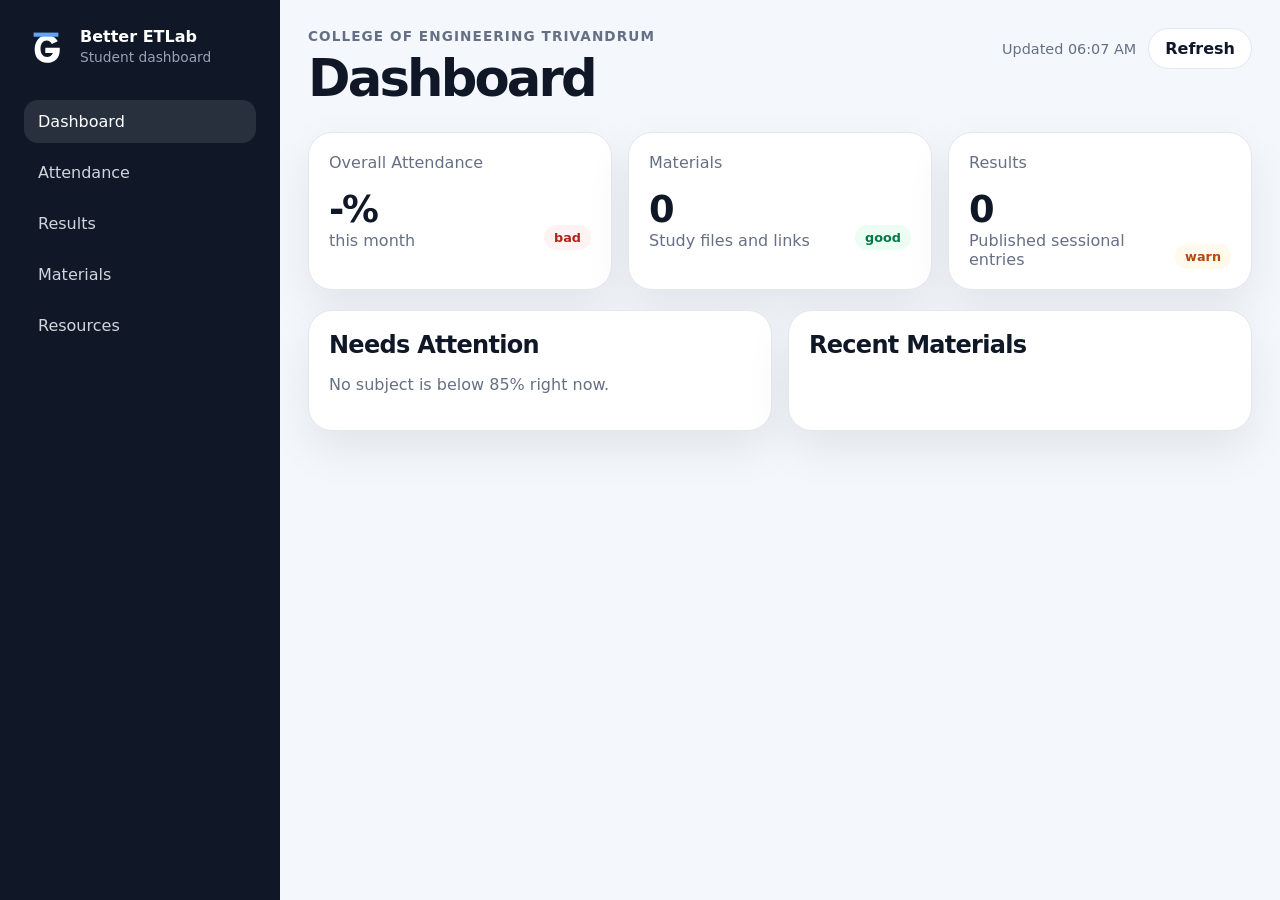
==== index.html @ b69244f8 "Build ETLab PWA dashboard prototype Co-authored-by: Cursor <cursoragent@cursor.com>" ====
<!doctype html>
<html lang="en">
  <head>
    <meta charset="utf-8" />
    <meta name="viewport" content="width=device-width, initial-scale=1" />
    <meta name="theme-color" content="#101828" />
    <title>Better ETLab</title>
    <link rel="manifest" href="manifest.webmanifest" />
    <link rel="icon" href="icon.svg" type="image/svg+xml" />
    <link rel="stylesheet" href="styles.css" />
  </head>
  <body>
    <div class="app-shell">
      <aside class="sidebar">
        <div class="brand">
          <img src="icon.svg" alt="" />
          <div>
            <strong>Better ETLab</strong>
            <span>Student dashboard</span>
          </div>
        </div>

        <nav class="nav" aria-label="Main navigation">
          <button class="nav-item active" data-view="dashboard">Dashboard</button>
          <button class="nav-item" data-view="attendance">Attendance</button>
          <button class="nav-item" data-view="results">Results</button>
          <button class="nav-item" data-view="materials">Materials</button>
          <button class="nav-item" data-view="resources">Resources</button>
        </nav>
      </aside>

      <main class="main">
        <header class="topbar">
          <div>
            <p class="eyebrow">College of Engineering Trivandrum</p>
            <h1 id="view-title">Dashboard</h1>
          </div>
          <div class="actions">
            <span id="sync-status" class="sync-status">Loading data...</span>
            <button id="refresh-button" class="button secondary">Refresh</button>
          </div>
        </header>

        <section id="app" class="content" aria-live="polite"></section>
      </main>
    </div>

    <template id="empty-state-template">
      <div class="empty-state">
        <h2>No data yet</h2>
        <p>Run the fetch script to generate JSON files, then refresh this app.</p>
      </div>
    </template>

    <script src="app.js" type="module"></script>
  </body>
</html>
---- styles.css ----
:root {
  color-scheme: light;
  --bg: #f4f7fb;
  --panel: #ffffff;
  --panel-soft: #f8fafc;
  --text: #101828;
  --muted: #667085;
  --line: #e4e7ec;
  --brand: #2563eb;
  --brand-dark: #1d4ed8;
  --good: #12b76a;
  --warn: #f79009;
  --bad: #f04438;
  --shadow: 0 18px 45px rgba(16, 24, 40, 0.08);
}

* {
  box-sizing: border-box;
}

body {
  margin: 0;
  min-height: 100vh;
  background: var(--bg);
  color: var(--text);
  font-family:
    Inter, ui-sans-serif, system-ui, -apple-system, BlinkMacSystemFont, "Segoe UI",
    sans-serif;
}

button,
input {
  font: inherit;
}

.app-shell {
  display: grid;
  grid-template-columns: 280px 1fr;
  min-height: 100vh;
}

.sidebar {
  position: sticky;
  top: 0;
  height: 100vh;
  padding: 24px;
  background: #101828;
  color: #ffffff;
}

.brand {
  display: flex;
  align-items: center;
  gap: 12px;
  margin-bottom: 32px;
}

.brand img {
  width: 44px;
  height: 44px;
}

.brand strong,
.brand span {
  display: block;
}

.brand span {
  margin-top: 3px;
  color: #98a2b3;
  font-size: 0.86rem;
}

.nav {
  display: grid;
  gap: 8px;
}

.nav-item {
  width: 100%;
  border: 0;
  border-radius: 14px;
  padding: 12px 14px;
  background: transparent;
  color: #d0d5dd;
  text-align: left;
  cursor: pointer;
}

.nav-item:hover,
.nav-item.active {
  background: rgba(255, 255, 255, 0.1);
  color: #ffffff;
}

.main {
  min-width: 0;
  padding: 28px;
}

.topbar {
  display: flex;
  align-items: flex-start;
  justify-content: space-between;
  gap: 18px;
  margin-bottom: 24px;
}

.eyebrow {
  margin: 0 0 4px;
  color: var(--muted);
  font-size: 0.85rem;
  font-weight: 700;
  letter-spacing: 0.08em;
  text-transform: uppercase;
}

h1,
h2,
h3,
p {
  margin-top: 0;
}

h1 {
  margin-bottom: 0;
  font-size: clamp(2rem, 4vw, 3.4rem);
  letter-spacing: -0.055em;
}

h2 {
  margin-bottom: 16px;
  letter-spacing: -0.03em;
}

h3 {
  margin-bottom: 8px;
}

.actions {
  display: flex;
  align-items: center;
  gap: 12px;
  flex-wrap: wrap;
  justify-content: flex-end;
}

.sync-status {
  color: var(--muted);
  font-size: 0.9rem;
}

.button {
  border: 0;
  border-radius: 999px;
  padding: 10px 16px;
  background: var(--brand);
  color: #ffffff;
  font-weight: 700;
  cursor: pointer;
}

.button:hover {
  background: var(--brand-dark);
}

.button.secondary {
  border: 1px solid var(--line);
  background: var(--panel);
  color: var(--text);
}

.content {
  display: grid;
  gap: 20px;
}

.grid {
  display: grid;
  gap: 16px;
}

.grid.cols-2 {
  grid-template-columns: repeat(2, minmax(0, 1fr));
}

.grid.cols-3 {
  grid-template-columns: repeat(3, minmax(0, 1fr));
}

.card {
  border: 1px solid var(--line);
  border-radius: 24px;
  padding: 20px;
  background: var(--panel);
  box-shadow: var(--shadow);
}

.card.soft {
  background: var(--panel-soft);
  box-shadow: none;
}

.metric {
  display: flex;
  align-items: flex-end;
  justify-content: space-between;
  gap: 16px;
}

.metric-value {
  font-size: 2.3rem;
  font-weight: 850;
  letter-spacing: -0.06em;
}

.muted {
  color: var(--muted);
}

.pill {
  display: inline-flex;
  align-items: center;
  border-radius: 999px;
  padding: 5px 10px;
  background: #eef4ff;
  color: #175cd3;
  font-size: 0.8rem;
  font-weight: 800;
}

.pill.good {
  background: #ecfdf3;
  color: #027a48;
}

.pill.warn {
  background: #fffaeb;
  color: #b54708;
}

.pill.bad {
  background: #fef3f2;
  color: #b42318;
}

.list {
  display: grid;
  gap: 10px;
}

.list-item {
  display: flex;
  justify-content: space-between;
  gap: 14px;
  border: 1px solid var(--line);
  border-radius: 16px;
  padding: 14px;
  background: #ffffff;
}

.list-item strong {
  display: block;
  margin-bottom: 4px;
}

.list-item a {
  color: var(--brand);
  font-weight: 800;
  text-decoration: none;
}

.toolbar {
  display: flex;
  align-items: center;
  gap: 12px;
  flex-wrap: wrap;
  margin-bottom: 14px;
}

.search {
  min-width: min(420px, 100%);
  flex: 1;
  border: 1px solid var(--line);
  border-radius: 999px;
  padding: 12px 16px;
  background: #ffffff;
}

.subject-grid {
  display: grid;
  grid-template-columns: repeat(auto-fit, minmax(220px, 1fr));
  gap: 14px;
}

.subject-card {
  border: 1px solid var(--line);
  border-radius: 20px;
  padding: 16px;
  background: #ffffff;
}

.progress {
  overflow: hidden;
  height: 10px;
  margin-top: 12px;
  border-radius: 999px;
  background: #eaecf0;
}

.progress span {
  display: block;
  height: 100%;
  border-radius: inherit;
  background: var(--good);
}

.progress span.warn {
  background: var(--warn);
}

.progress span.bad {
  background: var(--bad);
}

.calendar {
  display: grid;
  grid-template-columns: repeat(7, minmax(0, 1fr));
  gap: 8px;
}

.day {
  min-height: 88px;
  border: 1px solid var(--line);
  border-radius: 16px;
  padding: 10px;
  background: #ffffff;
}

.day strong {
  display: block;
  margin-bottom: 8px;
}

.day.holiday {
  background: #f2f4f7;
}

.day.no-class {
  background: #f9fafb;
}

.day.low {
  border-color: #fda29b;
  background: #fffbfa;
}

.periods {
  display: flex;
  flex-wrap: wrap;
  gap: 6px;
}

.period {
  border-radius: 999px;
  padding: 4px 8px;
  background: #ecfdf3;
  color: #027a48;
  font-size: 0.75rem;
  font-weight: 800;
}

.period.absent {
  background: #fef3f2;
  color: #b42318;
}

.empty-state {
  border: 1px dashed var(--line);
  border-radius: 24px;
  padding: 32px;
  background: #ffffff;
  text-align: center;
}

@media (max-width: 900px) {
  .app-shell {
    display: block;
  }

  .sidebar {
    position: sticky;
    z-index: 10;
    height: auto;
    padding: 14px;
  }

  .brand {
    margin-bottom: 14px;
  }

  .nav {
    display: flex;
    overflow-x: auto;
    padding-bottom: 4px;
  }

  .nav-item {
    width: auto;
    white-space: nowrap;
  }

  .main {
    padding: 18px;
  }

  .topbar {
    display: grid;
  }

  .actions {
    justify-content: flex-start;
  }

  .grid.cols-2,
  .grid.cols-3 {
    grid-template-columns: 1fr;
  }

  .list-item {
    display: grid;
  }
}
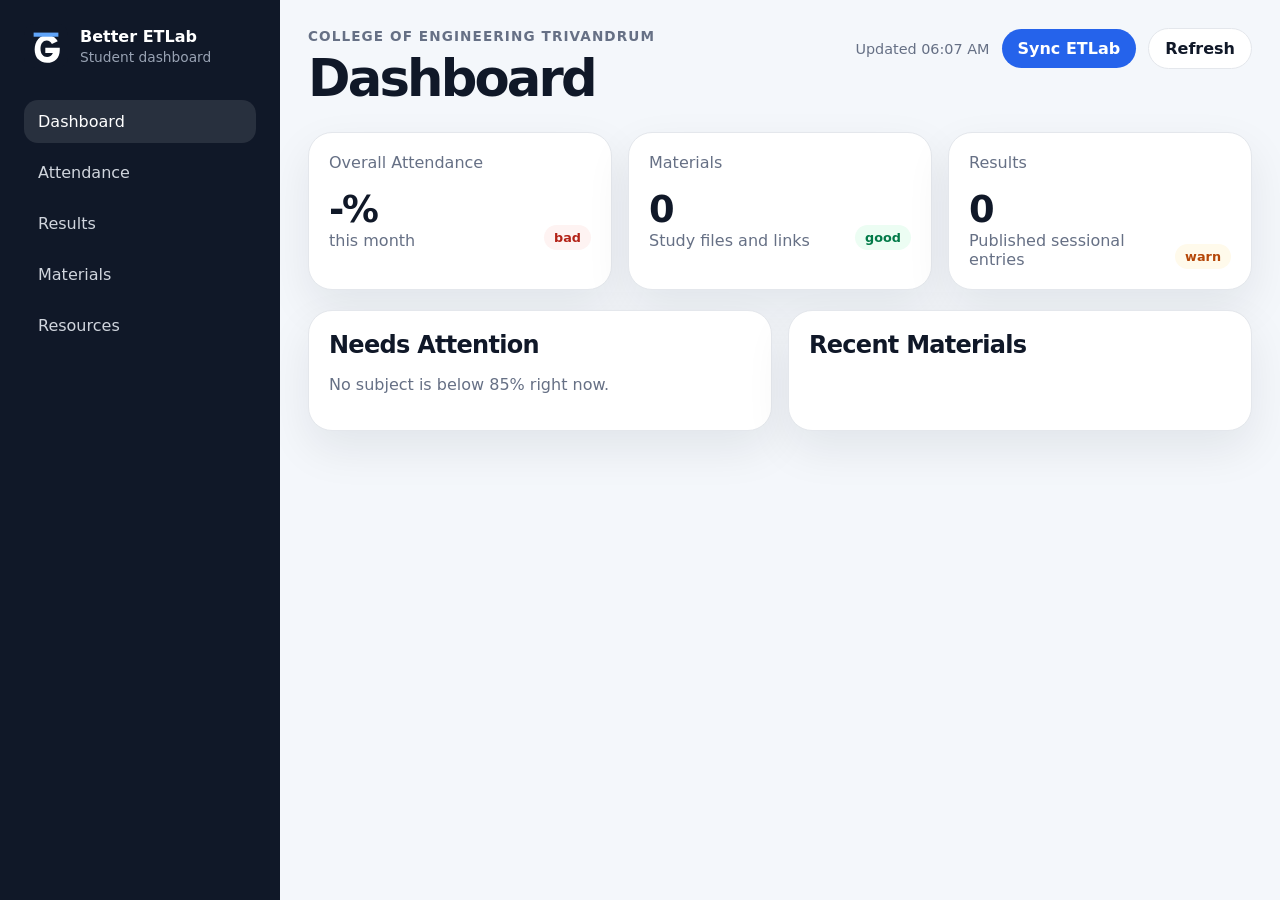
==== commit f83e3b24: "Add local backend API for PWA data Co-authored-by: Cursor <cursoragent@cursor.com>" ====
--- a/index.html
+++ b/index.html
@@ -37,6 +37,7 @@
           </div>
           <div class="actions">
             <span id="sync-status" class="sync-status">Loading data...</span>
+            <button id="sync-button" class="button">Sync ETLab</button>
             <button id="refresh-button" class="button secondary">Refresh</button>
           </div>
         </header>
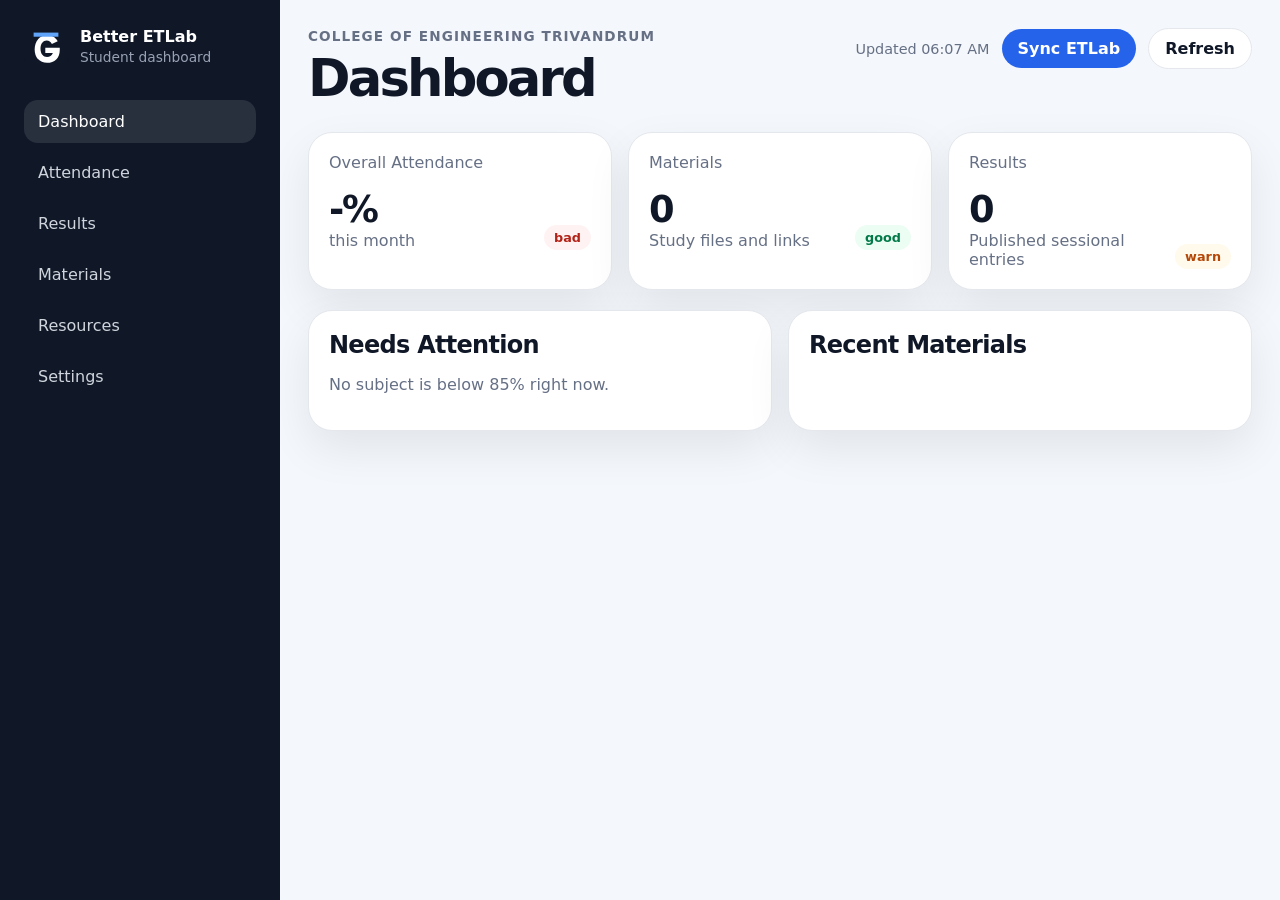
==== commit 615e27ee: "Add sync status settings view Co-authored-by: Cursor <cursoragent@cursor.com>" ====
--- a/index.html
+++ b/index.html
@@ -26,6 +26,7 @@
           <button class="nav-item" data-view="results">Results</button>
           <button class="nav-item" data-view="materials">Materials</button>
           <button class="nav-item" data-view="resources">Resources</button>
+          <button class="nav-item" data-view="settings">Settings</button>
         </nav>
       </aside>
 
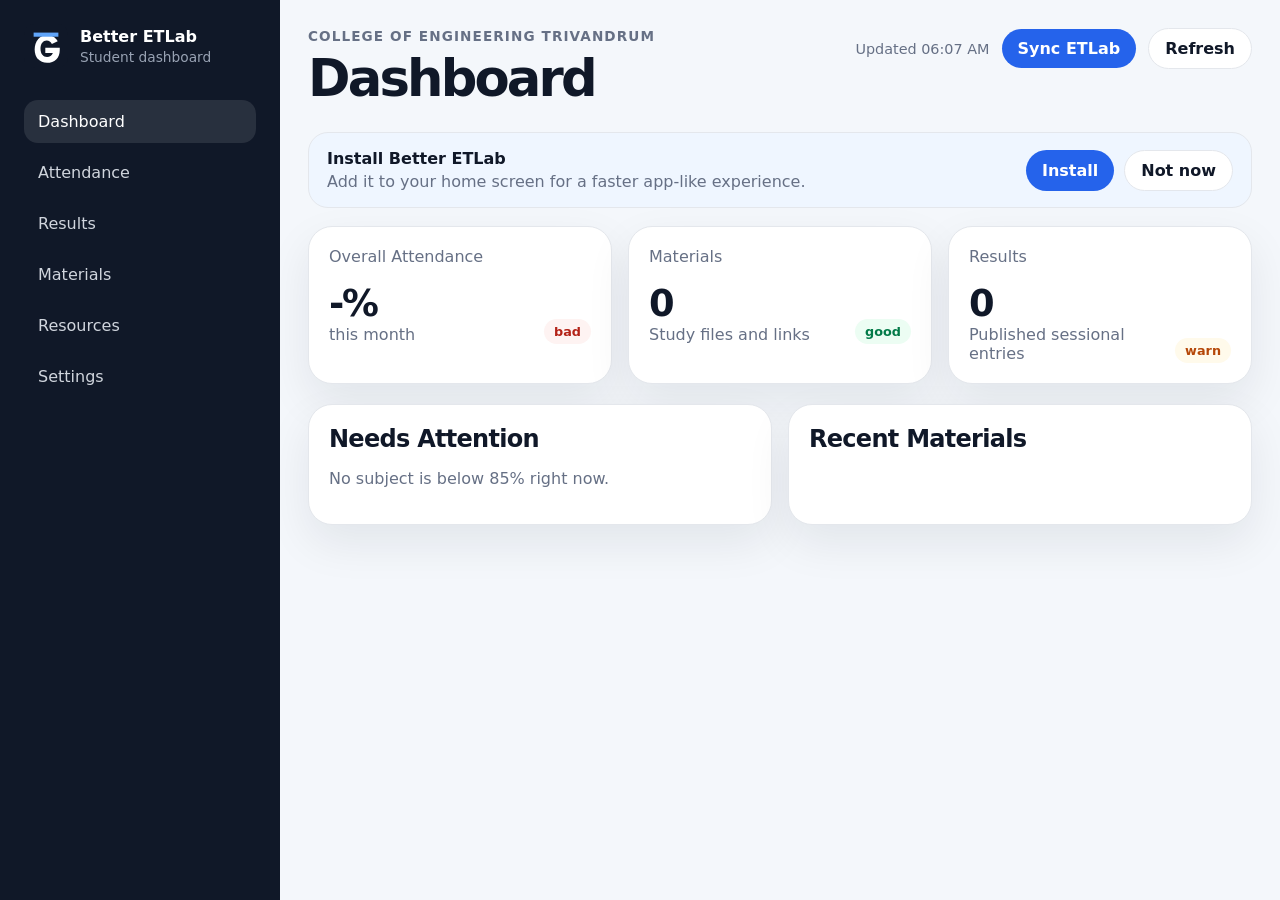
==== commit 4579e88b: "Add PWA install button and install prompt Capture beforeinstallprompt, show Install app in the top b" ====
--- a/index.html
+++ b/index.html
@@ -4,9 +4,14 @@
     <meta charset="utf-8" />
     <meta name="viewport" content="width=device-width, initial-scale=1" />
     <meta name="theme-color" content="#101828" />
+    <meta name="mobile-web-app-capable" content="yes" />
+    <meta name="apple-mobile-web-app-capable" content="yes" />
+    <meta name="apple-mobile-web-app-status-bar-style" content="black-translucent" />
+    <meta name="apple-mobile-web-app-title" content="Better ETLab" />
     <title>Better ETLab</title>
     <link rel="manifest" href="manifest.webmanifest" />
     <link rel="icon" href="icon.svg" type="image/svg+xml" />
+    <link rel="apple-touch-icon" href="icon-192.png" />
     <link rel="stylesheet" href="styles.css" />
   </head>
   <body>
@@ -38,10 +43,22 @@
           </div>
           <div class="actions">
             <span id="sync-status" class="sync-status">Loading data...</span>
+            <button id="install-button" class="button secondary" hidden>Install app</button>
             <button id="sync-button" class="button">Sync ETLab</button>
             <button id="refresh-button" class="button secondary">Refresh</button>
           </div>
         </header>
+
+        <section id="install-banner" class="install-banner" hidden>
+          <div>
+            <strong>Install Better ETLab</strong>
+            <p>Add it to your home screen for a faster app-like experience.</p>
+          </div>
+          <div class="install-banner-actions">
+            <button id="install-banner-button" class="button">Install</button>
+            <button id="install-dismiss-button" class="button secondary">Not now</button>
+          </div>
+        </section>
 
         <section id="app" class="content" aria-live="polite"></section>
       </main>
--- a/styles.css
+++ b/styles.css
@@ -145,6 +145,29 @@
   justify-content: flex-end;
 }
 
+.install-banner {
+  display: flex;
+  align-items: center;
+  justify-content: space-between;
+  gap: 16px;
+  margin-bottom: 18px;
+  border: 1px solid var(--line);
+  border-radius: 20px;
+  padding: 16px 18px;
+  background: #eff6ff;
+}
+
+.install-banner p {
+  margin: 4px 0 0;
+  color: var(--muted);
+}
+
+.install-banner-actions {
+  display: flex;
+  gap: 10px;
+  flex-wrap: wrap;
+}
+
 .sync-status {
   color: var(--muted);
   font-size: 0.9rem;
@@ -287,6 +310,29 @@
   background: #ffffff;
 }
 
+.textarea {
+  width: 100%;
+  border: 1px solid var(--line);
+  border-radius: 18px;
+  padding: 14px 16px;
+  background: #ffffff;
+  color: var(--text);
+  resize: vertical;
+}
+
+.log-output {
+  overflow: auto;
+  max-height: 360px;
+  border: 1px solid var(--line);
+  border-radius: 18px;
+  padding: 14px;
+  background: #0b1220;
+  color: #d1e9ff;
+  font-size: 0.85rem;
+  line-height: 1.5;
+  white-space: pre-wrap;
+}
+
 .subject-grid {
   display: grid;
   grid-template-columns: repeat(auto-fit, minmax(220px, 1fr));
@@ -422,6 +468,10 @@
     justify-content: flex-start;
   }
 
+  .install-banner {
+    display: grid;
+  }
+
   .grid.cols-2,
   .grid.cols-3 {
     grid-template-columns: 1fr;
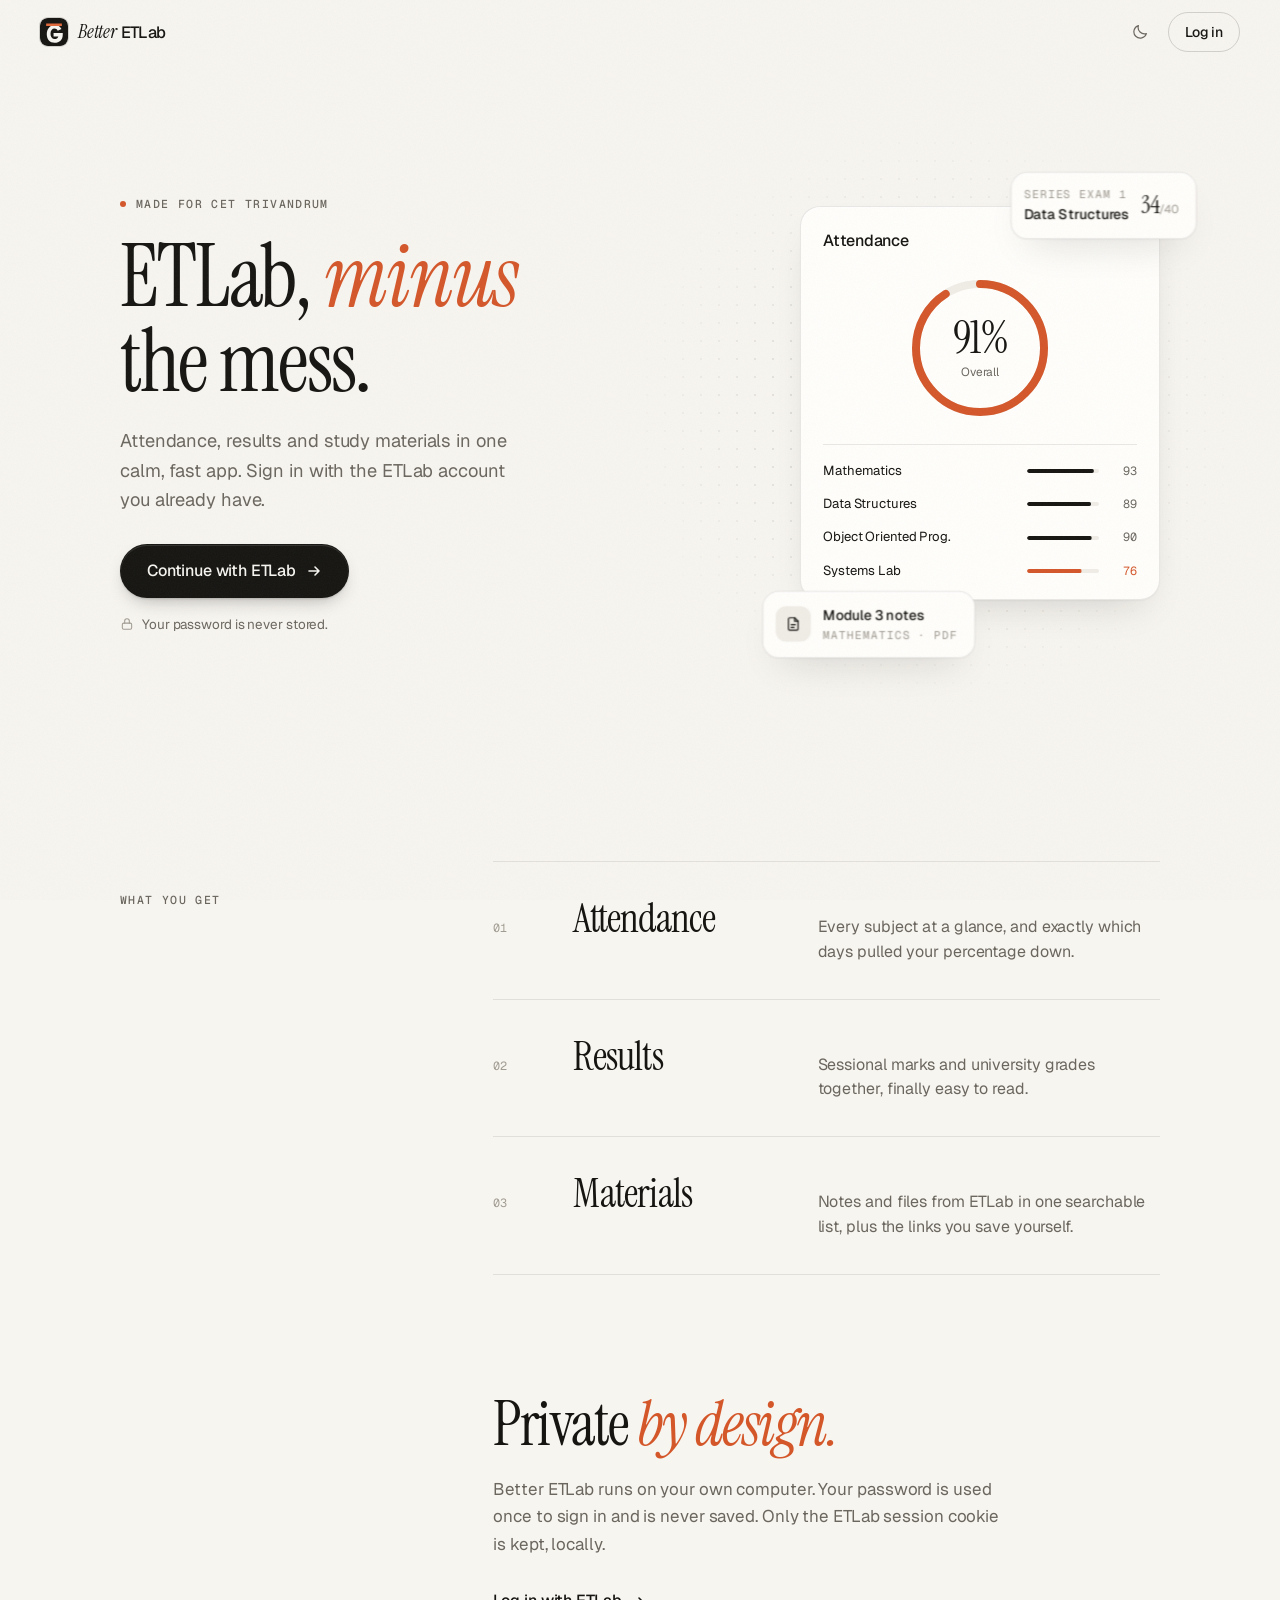
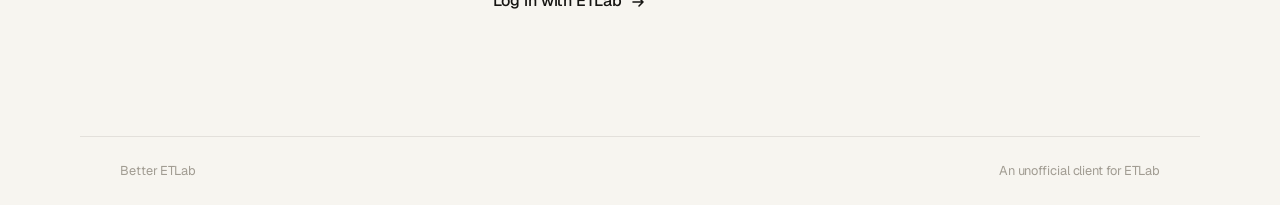
==== commit e3be2f7e: "Redesign landing, login and dashboard New premium, minimal design system: warm paper/ink palette wit" ====
--- a/index.html
+++ b/index.html
@@ -2,75 +2,212 @@
 <html lang="en">
   <head>
     <meta charset="utf-8" />
-    <meta name="viewport" content="width=device-width, initial-scale=1" />
-    <meta name="theme-color" content="#101828" />
+    <meta name="viewport" content="width=device-width, initial-scale=1, viewport-fit=cover" />
+    <meta name="theme-color" content="#f7f5f0" />
+    <script>
+      (() => {
+        const root = document.documentElement;
+        let theme = null;
+        let signedIn = false;
+        try {
+          theme = localStorage.getItem("better-etlab-theme");
+          signedIn = localStorage.getItem("better-etlab-signed-in") === "1";
+        } catch {}
+        if (theme !== "light" && theme !== "dark") {
+          theme = matchMedia("(prefers-color-scheme: dark)").matches ? "dark" : "light";
+        }
+        root.dataset.theme = theme;
+        root.classList.add("js");
+        if (signedIn) root.classList.add("is-checking");
+        document
+          .querySelector('meta[name="theme-color"]')
+          .setAttribute("content", theme === "dark" ? "#0f0f0e" : "#f7f5f0");
+      })();
+    </script>
+    <meta name="description" content="Attendance, results and study materials from ETLab in one calm, fast app." />
     <meta name="mobile-web-app-capable" content="yes" />
     <meta name="apple-mobile-web-app-capable" content="yes" />
-    <meta name="apple-mobile-web-app-status-bar-style" content="black-translucent" />
+    <meta name="apple-mobile-web-app-status-bar-style" content="default" />
     <meta name="apple-mobile-web-app-title" content="Better ETLab" />
     <title>Better ETLab</title>
     <link rel="manifest" href="manifest.webmanifest" />
     <link rel="icon" href="icon.svg" type="image/svg+xml" />
     <link rel="apple-touch-icon" href="icon-192.png" />
-    <link rel="stylesheet" href="styles.css" />
+    <link rel="preconnect" href="https://fonts.googleapis.com" />
+    <link rel="preconnect" href="https://fonts.gstatic.com" crossorigin />
+    <link
+      rel="stylesheet"
+      href="https://fonts.googleapis.com/css2?family=Geist:wght@400;500;600&family=Geist+Mono:wght@400;500&family=Instrument+Serif:ital@0;1&display=swap"
+    />
+    <link rel="stylesheet" href="base.css" />
+    <link rel="stylesheet" href="public.css" />
   </head>
   <body>
-    <div class="app-shell">
-      <aside class="sidebar">
-        <div class="brand">
-          <img src="icon.svg" alt="" />
-          <div>
-            <strong>Better ETLab</strong>
-            <span>Student dashboard</span>
+    <header class="nav">
+      <a class="brand" href="/" aria-label="Better ETLab home">
+        <img src="icon.svg" alt="" width="28" height="28" />
+        <span class="wordmark"><em>Better</em> ETLab</span>
+      </a>
+      <div class="nav-actions">
+        <button class="icon-btn theme-toggle" type="button" data-theme-toggle aria-label="Switch theme">
+          <svg class="icon-moon" width="18" height="18" viewBox="0 0 24 24" fill="none" stroke="currentColor" stroke-width="1.6" stroke-linecap="round" stroke-linejoin="round" aria-hidden="true">
+            <path d="M20.5 14.1A8.5 8.5 0 0 1 9.9 3.5a8.5 8.5 0 1 0 10.6 10.6Z" />
+          </svg>
+          <svg class="icon-sun" width="18" height="18" viewBox="0 0 24 24" fill="none" stroke="currentColor" stroke-width="1.6" stroke-linecap="round" aria-hidden="true">
+            <circle cx="12" cy="12" r="4" />
+            <path d="M12 2.5v2M12 19.5v2M4.6 4.6l1.4 1.4M18 18l1.4 1.4M2.5 12h2M19.5 12h2M4.6 19.4 6 18M18 6l1.4-1.4" />
+          </svg>
+        </button>
+        <a class="btn btn-ghost btn-sm" href="/login">Log in</a>
+      </div>
+    </header>
+
+    <main class="landing">
+      <section class="hero">
+        <div class="hero-copy">
+          <p class="kicker rise" style="--d: 0"><span class="kicker-dot"></span>Made for CET Trivandrum</p>
+          <h1 class="display">
+            <span class="w" style="--i: 0">ETLab,</span>
+            <span class="w" style="--i: 1"><em>minus</em></span>
+            <span class="w" style="--i: 2">the</span>
+            <span class="w" style="--i: 3">mess.</span>
+          </h1>
+          <p class="lede rise" style="--d: 4">
+            Attendance, results and study materials in one calm, fast app. Sign in with the ETLab
+            account you already have.
+          </p>
+          <div class="hero-cta rise" style="--d: 5">
+            <a class="btn btn-primary btn-lg" href="/login">
+              Continue with ETLab
+              <svg class="btn-arrow" width="16" height="16" viewBox="0 0 16 16" fill="none" stroke="currentColor" stroke-width="1.6" stroke-linecap="round" stroke-linejoin="round" aria-hidden="true">
+                <path d="M3 8h10M9 4l4 4-4 4" />
+              </svg>
+            </a>
+            <p class="hero-note">
+              <svg width="14" height="14" viewBox="0 0 24 24" fill="none" stroke="currentColor" stroke-width="1.8" stroke-linecap="round" stroke-linejoin="round" aria-hidden="true">
+                <rect x="4" y="10.5" width="16" height="10.5" rx="2.5" />
+                <path d="M8 10.5V7a4 4 0 0 1 8 0v3.5" />
+              </svg>
+              Your password is never stored.
+            </p>
           </div>
         </div>
 
-        <nav class="nav" aria-label="Main navigation">
-          <button class="nav-item active" data-view="dashboard">Dashboard</button>
-          <button class="nav-item" data-view="attendance">Attendance</button>
-          <button class="nav-item" data-view="results">Results</button>
-          <button class="nav-item" data-view="materials">Materials</button>
-          <button class="nav-item" data-view="resources">Resources</button>
-          <button class="nav-item" data-view="settings">Settings</button>
-        </nav>
-      </aside>
-
-      <main class="main">
-        <header class="topbar">
-          <div>
-            <p class="eyebrow">College of Engineering Trivandrum</p>
-            <h1 id="view-title">Dashboard</h1>
+        <div class="hero-visual" aria-hidden="true">
+          <div class="preview">
+            <div class="card preview-main rise" style="--d: 3">
+              <div class="preview-head">
+                <span class="preview-title">Attendance</span>
+              </div>
+              <div class="ring">
+                <svg viewBox="0 0 148 148" width="148" height="148">
+                  <circle class="ring-track" cx="74" cy="74" r="64" fill="none" stroke-width="8" />
+                  <circle
+                    class="ring-value"
+                    cx="74"
+                    cy="74"
+                    r="64"
+                    fill="none"
+                    stroke-width="8"
+                    stroke-linecap="round"
+                    pathLength="100"
+                    style="--value: 91"
+                  />
+                </svg>
+                <div class="ring-label">
+                  <span class="ring-number" style="--target: 91"></span>
+                  <span class="ring-caption">Overall</span>
+                </div>
+              </div>
+              <ul class="subject-list">
+                <li class="subject">
+                  <span class="subject-name">Mathematics</span>
+                  <span class="bar"><i style="--v: 0.93; --i: 0"></i></span>
+                  <span class="subject-value">93</span>
+                </li>
+                <li class="subject">
+                  <span class="subject-name">Data Structures</span>
+                  <span class="bar"><i style="--v: 0.89; --i: 1"></i></span>
+                  <span class="subject-value">89</span>
+                </li>
+                <li class="subject">
+                  <span class="subject-name">Object Oriented Prog.</span>
+                  <span class="bar"><i style="--v: 0.9; --i: 2"></i></span>
+                  <span class="subject-value">90</span>
+                </li>
+                <li class="subject is-low">
+                  <span class="subject-name">Systems Lab</span>
+                  <span class="bar"><i style="--v: 0.76; --i: 3"></i></span>
+                  <span class="subject-value">76</span>
+                </li>
+              </ul>
+            </div>
+
+            <div class="card float float-a" style="--d: 7">
+              <div class="float-inner">
+                <span class="float-meta">Series exam 1</span>
+                <span class="float-title">Data Structures</span>
+              </div>
+              <span class="float-score">34<small>/40</small></span>
+            </div>
+
+            <div class="card float float-b" style="--d: 9">
+              <span class="float-icon">
+                <svg width="16" height="16" viewBox="0 0 24 24" fill="none" stroke="currentColor" stroke-width="1.7" stroke-linecap="round" stroke-linejoin="round">
+                  <path d="M14 3H7a2 2 0 0 0-2 2v14a2 2 0 0 0 2 2h10a2 2 0 0 0 2-2V8Z" />
+                  <path d="M14 3v5h5M9 13h6M9 17h4" />
+                </svg>
+              </span>
+              <div class="float-inner">
+                <span class="float-title">Module 3 notes</span>
+                <span class="float-meta">Mathematics · PDF</span>
+              </div>
+            </div>
           </div>
-          <div class="actions">
-            <span id="sync-status" class="sync-status">Loading data...</span>
-            <button id="install-button" class="button secondary" hidden>Install app</button>
-            <button id="sync-button" class="button">Sync ETLab</button>
-            <button id="refresh-button" class="button secondary">Refresh</button>
-          </div>
-        </header>
-
-        <section id="install-banner" class="install-banner" hidden>
-          <div>
-            <strong>Install Better ETLab</strong>
-            <p>Add it to your home screen for a faster app-like experience.</p>
-          </div>
-          <div class="install-banner-actions">
-            <button id="install-banner-button" class="button">Install</button>
-            <button id="install-dismiss-button" class="button secondary">Not now</button>
-          </div>
-        </section>
-
-        <section id="app" class="content" aria-live="polite"></section>
-      </main>
-    </div>
-
-    <template id="empty-state-template">
-      <div class="empty-state">
-        <h2>No data yet</h2>
-        <p>Run the fetch script to generate JSON files, then refresh this app.</p>
-      </div>
-    </template>
-
-    <script src="app.js" type="module"></script>
+        </div>
+      </section>
+
+      <section class="features" aria-labelledby="features-label">
+        <h2 id="features-label" class="kicker section-label" data-reveal>What you get</h2>
+        <ol class="feature-list">
+          <li class="feature" data-reveal>
+            <span class="feature-index">01</span>
+            <h3>Attendance</h3>
+            <p>Every subject at a glance, and exactly which days pulled your percentage down.</p>
+          </li>
+          <li class="feature" data-reveal style="--d: 1">
+            <span class="feature-index">02</span>
+            <h3>Results</h3>
+            <p>Sessional marks and university grades together, finally easy to read.</p>
+          </li>
+          <li class="feature" data-reveal style="--d: 2">
+            <span class="feature-index">03</span>
+            <h3>Materials</h3>
+            <p>Notes and files from ETLab in one searchable list, plus the links you save yourself.</p>
+          </li>
+        </ol>
+      </section>
+
+      <section class="closing" aria-labelledby="privacy-title">
+        <h2 id="privacy-title" class="display" data-reveal>Private <em>by design.</em></h2>
+        <p class="lede" data-reveal style="--d: 1">
+          Better ETLab runs on your own computer. Your password is used once to sign in and is never
+          saved. Only the ETLab session cookie is kept, locally.
+        </p>
+        <a class="text-link" href="/login" data-reveal style="--d: 2">
+          Log in with ETLab
+          <svg class="btn-arrow" width="16" height="16" viewBox="0 0 16 16" fill="none" stroke="currentColor" stroke-width="1.6" stroke-linecap="round" stroke-linejoin="round" aria-hidden="true">
+            <path d="M3 8h10M9 4l4 4-4 4" />
+          </svg>
+        </a>
+      </section>
+    </main>
+
+    <footer class="footer">
+      <span>Better ETLab</span>
+      <span>An unofficial client for ETLab</span>
+    </footer>
+
+    <script src="landing.js" type="module"></script>
   </body>
 </html>
--- a/base.css
+++ b/base.css
@@ -0,0 +1,605 @@
+/* ==========================================================================
+   Better ETLab · design system shared by every page
+   Warm paper / ink palette, one clay accent, serif display + Geist text.
+   ========================================================================== */
+
+@view-transition {
+  navigation: auto;
+}
+
+:root {
+  color-scheme: light;
+  --bg: #f7f5f0;
+  --panel: #fffefb;
+  --panel-soft: #f0ede6;
+  --text: #161512;
+  --muted: #6b675f;
+  --faint: #a19c92;
+  --line: rgba(22, 21, 18, 0.09);
+  --line-strong: rgba(22, 21, 18, 0.16);
+  --brand: #d4572a;
+  --brand-soft: rgba(212, 87, 42, 0.1);
+  --ink: #161512;
+  --on-ink: #f7f5f0;
+  --danger: #c2372b;
+  --danger-soft: rgba(194, 55, 43, 0.08);
+  --dot: rgba(22, 21, 18, 0.12);
+  --shadow-card:
+    0 1px 0 rgba(255, 255, 255, 0.7) inset, 0 1px 2px rgba(22, 21, 18, 0.04),
+    0 18px 40px -18px rgba(22, 21, 18, 0.18);
+  --grain-opacity: 0.045;
+
+  --font-sans: "Geist", ui-sans-serif, system-ui, -apple-system, "Segoe UI", sans-serif;
+  --font-serif: "Instrument Serif", "Iowan Old Style", "Palatino Linotype", Georgia, serif;
+  --font-mono: "Geist Mono", ui-monospace, "SFMono-Regular", Menlo, Consolas, monospace;
+
+  --ease-out: cubic-bezier(0.22, 1, 0.36, 1);
+  --ease-spring: cubic-bezier(0.34, 1.4, 0.64, 1);
+  --radius-sm: 10px;
+  --radius: 14px;
+  --radius-lg: 20px;
+  --nav-h: 64px;
+  --gutter: clamp(20px, 5vw, 40px);
+}
+
+:root[data-theme="dark"] {
+  color-scheme: dark;
+  --bg: #0f0f0e;
+  --panel: #171715;
+  --panel-soft: #1f1f1c;
+  --text: #edebe6;
+  --muted: #9a968d;
+  --faint: #67635c;
+  --line: rgba(237, 235, 230, 0.08);
+  --line-strong: rgba(237, 235, 230, 0.15);
+  --brand: #ef7f4e;
+  --brand-soft: rgba(239, 127, 78, 0.13);
+  --ink: #edebe6;
+  --on-ink: #0f0f0e;
+  --danger: #f07a6e;
+  --danger-soft: rgba(240, 122, 110, 0.1);
+  --dot: rgba(237, 235, 230, 0.09);
+  --shadow-card:
+    0 1px 0 rgba(255, 255, 255, 0.04) inset, 0 1px 2px rgba(0, 0, 0, 0.3),
+    0 24px 48px -20px rgba(0, 0, 0, 0.6);
+  --grain-opacity: 0.03;
+}
+
+/* --- Base ---------------------------------------------------------------- */
+
+*,
+*::before,
+*::after {
+  box-sizing: border-box;
+}
+
+html {
+  -webkit-text-size-adjust: 100%;
+  -webkit-tap-highlight-color: transparent;
+  scroll-behavior: smooth;
+}
+
+html.is-checking body {
+  visibility: hidden;
+}
+
+body {
+  position: relative;
+  margin: 0;
+  min-height: 100vh;
+  min-height: 100dvh;
+  display: flex;
+  flex-direction: column;
+  background: var(--bg);
+  color: var(--text);
+  font-family: var(--font-sans);
+  font-size: 16px;
+  line-height: 1.55;
+  letter-spacing: -0.006em;
+  -webkit-font-smoothing: antialiased;
+  -moz-osx-font-smoothing: grayscale;
+  text-rendering: optimizeLegibility;
+}
+
+/* Film grain: gives the flat paper colour some tooth. */
+body::before {
+  content: "";
+  position: fixed;
+  inset: 0;
+  z-index: 100;
+  pointer-events: none;
+  opacity: var(--grain-opacity);
+  background-image: url("data:image/svg+xml,%3Csvg xmlns='http://www.w3.org/2000/svg' width='160' height='160'%3E%3Cfilter id='n'%3E%3CfeTurbulence type='fractalNoise' baseFrequency='.85' numOctaves='3' stitchTiles='stitch'/%3E%3C/filter%3E%3Crect width='100%25' height='100%25' filter='url(%23n)'/%3E%3C/svg%3E");
+}
+
+h1,
+h2,
+h3,
+p {
+  margin: 0;
+}
+
+a {
+  color: inherit;
+}
+
+button,
+input {
+  font: inherit;
+  color: inherit;
+}
+
+svg {
+  flex-shrink: 0;
+}
+
+::selection {
+  background: var(--brand-soft);
+  color: var(--text);
+}
+
+:focus-visible {
+  outline: 2px solid var(--brand);
+  outline-offset: 3px;
+  border-radius: 6px;
+}
+
+.sr-only {
+  position: absolute;
+  width: 1px;
+  height: 1px;
+  overflow: hidden;
+  clip: rect(0 0 0 0);
+  white-space: nowrap;
+}
+
+/* --- Type ---------------------------------------------------------------- */
+
+.display {
+  font-family: var(--font-serif);
+  font-weight: 400;
+  line-height: 0.98;
+  letter-spacing: -0.025em;
+  text-wrap: balance;
+}
+
+.display em {
+  font-style: italic;
+  color: var(--brand);
+  padding-right: 0.04em;
+}
+
+.kicker {
+  display: inline-flex;
+  align-items: center;
+  gap: 10px;
+  color: var(--muted);
+  font-family: var(--font-mono);
+  font-size: 0.72rem;
+  font-weight: 500;
+  letter-spacing: 0.12em;
+  text-transform: uppercase;
+}
+
+.kicker-dot {
+  position: relative;
+  width: 6px;
+  height: 6px;
+  border-radius: 50%;
+  background: var(--brand);
+}
+
+.kicker-dot::after {
+  content: "";
+  position: absolute;
+  inset: -4px;
+  border-radius: 50%;
+  border: 1px solid var(--brand);
+  opacity: 0;
+  animation: ping 2.8s var(--ease-out) infinite 1.2s;
+}
+
+@keyframes ping {
+  0% {
+    transform: scale(0.4);
+    opacity: 0.7;
+  }
+  70%,
+  100% {
+    transform: scale(1.6);
+    opacity: 0;
+  }
+}
+
+.lede {
+  color: var(--muted);
+  font-size: 1.06rem;
+  line-height: 1.6;
+  text-wrap: pretty;
+}
+
+/* --- Buttons ------------------------------------------------------------- */
+
+.btn {
+  position: relative;
+  display: inline-flex;
+  align-items: center;
+  justify-content: center;
+  gap: 10px;
+  min-height: 44px;
+  padding: 0 20px;
+  border: 1px solid transparent;
+  border-radius: 999px;
+  font-size: 0.94rem;
+  font-weight: 500;
+  letter-spacing: -0.01em;
+  line-height: 1;
+  white-space: nowrap;
+  text-decoration: none;
+  cursor: pointer;
+  user-select: none;
+  transition:
+    background-color 0.25s ease,
+    border-color 0.25s ease,
+    color 0.25s ease,
+    box-shadow 0.35s var(--ease-out),
+    transform 0.35s var(--ease-out);
+}
+
+.btn:active {
+  transform: scale(0.97);
+  transition-duration: 0.1s;
+}
+
+.btn-primary {
+  background: var(--ink);
+  color: var(--on-ink);
+  box-shadow:
+    0 1px 0 rgba(255, 255, 255, 0.12) inset,
+    0 1px 2px rgba(22, 21, 18, 0.14),
+    0 8px 20px -10px rgba(22, 21, 18, 0.45);
+}
+
+:root[data-theme="dark"] .btn-primary {
+  box-shadow:
+    0 1px 0 rgba(255, 255, 255, 0.6) inset,
+    0 8px 24px -12px rgba(237, 235, 230, 0.35);
+}
+
+.btn-ghost {
+  border-color: var(--line-strong);
+  background: transparent;
+  color: var(--text);
+}
+
+.btn-lg {
+  min-height: 54px;
+  padding: 0 26px;
+  font-size: 1rem;
+}
+
+.btn-sm {
+  min-height: 40px;
+  padding: 0 16px;
+  font-size: 0.88rem;
+}
+
+.btn-block {
+  width: 100%;
+}
+
+.btn-arrow {
+  transition: transform 0.4s var(--ease-spring);
+}
+
+@media (hover: hover) {
+  .btn-primary:hover {
+    background: color-mix(in srgb, var(--ink) 86%, var(--brand));
+    transform: translateY(-1px);
+    box-shadow:
+      0 1px 0 rgba(255, 255, 255, 0.12) inset,
+      0 2px 4px rgba(22, 21, 18, 0.12),
+      0 14px 28px -12px rgba(22, 21, 18, 0.5);
+  }
+
+  :root[data-theme="dark"] .btn-primary:hover {
+    background: #ffffff;
+    box-shadow:
+      0 1px 0 rgba(255, 255, 255, 0.6) inset,
+      0 14px 32px -12px rgba(237, 235, 230, 0.4);
+  }
+
+  .btn-ghost:hover {
+    border-color: var(--text);
+    background: var(--panel);
+  }
+
+  .btn:hover .btn-arrow {
+    transform: translateX(4px);
+  }
+}
+
+.icon-btn {
+  display: inline-grid;
+  place-items: center;
+  width: 44px;
+  height: 44px;
+  padding: 0;
+  border: 0;
+  border-radius: 50%;
+  background: transparent;
+  color: var(--muted);
+  cursor: pointer;
+  transition:
+    background-color 0.2s ease,
+    color 0.2s ease,
+    transform 0.3s var(--ease-out);
+}
+
+.icon-btn:active {
+  transform: scale(0.9);
+}
+
+@media (hover: hover) {
+  .icon-btn:hover {
+    background: var(--panel-soft);
+    color: var(--text);
+  }
+}
+
+/* Theme toggle: sun and moon trade places with a spin. */
+.theme-toggle {
+  position: relative;
+  view-transition-name: theme-toggle;
+}
+
+.theme-toggle svg {
+  position: absolute;
+  inset: 0;
+  margin: auto;
+  transition:
+    transform 0.6s var(--ease-spring),
+    opacity 0.3s ease;
+}
+
+.theme-toggle .icon-sun {
+  opacity: 0;
+  transform: rotate(-90deg) scale(0.4);
+}
+
+:root[data-theme="dark"] .theme-toggle .icon-sun {
+  opacity: 1;
+  transform: none;
+}
+
+:root[data-theme="dark"] .theme-toggle .icon-moon {
+  opacity: 0;
+  transform: rotate(90deg) scale(0.4);
+}
+
+/* Theme switch reveal (see ui.js). Plain crossfade is turned off so the
+   circle clip does the work. */
+html.theme-switching::view-transition-old(root),
+html.theme-switching::view-transition-new(root) {
+  animation: none;
+  mix-blend-mode: normal;
+}
+
+html.theme-switching .brand,
+html.theme-switching .theme-toggle {
+  view-transition-name: none;
+}
+
+::view-transition-old(root),
+::view-transition-new(root) {
+  animation-duration: 0.35s;
+}
+
+/* --- Form fields ----------------------------------------------------------- */
+
+.field {
+  display: grid;
+  gap: 8px;
+}
+
+.field-row {
+  display: flex;
+  align-items: baseline;
+  justify-content: space-between;
+  gap: 12px;
+}
+
+.field label {
+  font-size: 0.86rem;
+  font-weight: 500;
+}
+
+.input-wrap {
+  position: relative;
+}
+
+.input {
+  width: 100%;
+  height: 54px;
+  padding: 0 16px;
+  border: 1px solid var(--line-strong);
+  border-radius: var(--radius);
+  background: var(--panel);
+  color: var(--text);
+  font-size: 1rem; /* 16px keeps iOS from zooming in on focus */
+  letter-spacing: -0.005em;
+  outline: none;
+  transition:
+    border-color 0.2s ease,
+    box-shadow 0.3s var(--ease-out),
+    background-color 0.2s ease;
+}
+
+.input::placeholder {
+  color: var(--faint);
+}
+
+.input-wrap .input {
+  padding-right: 54px;
+}
+
+@media (hover: hover) {
+  .input:hover:not(:focus) {
+    border-color: color-mix(in srgb, var(--text) 30%, transparent);
+  }
+}
+
+.input:focus {
+  border-color: var(--text);
+  box-shadow: 0 0 0 4px color-mix(in srgb, var(--text) 8%, transparent);
+}
+
+.input[aria-invalid="true"] {
+  border-color: var(--danger);
+  box-shadow: 0 0 0 4px var(--danger-soft);
+}
+
+.input:disabled {
+  opacity: 0.6;
+}
+
+.input:-webkit-autofill,
+.input:-webkit-autofill:hover,
+.input:-webkit-autofill:focus {
+  -webkit-text-fill-color: var(--text);
+  caret-color: var(--text);
+  box-shadow:
+    0 0 0 1000px var(--panel) inset,
+    0 0 0 4px transparent;
+  transition: background-color 9999s 0s;
+}
+
+/* --- Brand ---------------------------------------------------------------- */
+
+.brand {
+  display: inline-flex;
+  align-items: center;
+  gap: 10px;
+  min-height: 44px;
+  text-decoration: none;
+  view-transition-name: brand;
+}
+
+.brand img {
+  width: 28px;
+  height: 28px;
+  border-radius: 8px;
+  box-shadow: 0 0 0 1px var(--line-strong);
+  transition: transform 0.5s var(--ease-spring);
+}
+
+.wordmark {
+  font-size: 1.02rem;
+  font-weight: 500;
+  letter-spacing: -0.02em;
+}
+
+.wordmark em {
+  font-family: var(--font-serif);
+  font-size: 1.18em;
+  font-style: italic;
+  font-weight: 400;
+  letter-spacing: -0.01em;
+}
+
+@media (hover: hover) {
+  .brand:hover img {
+    transform: rotate(-8deg) scale(1.06);
+  }
+}
+
+/* --- Entrance motion ------------------------------------------------------ */
+
+.rise {
+  opacity: 0;
+}
+
+html:not(.is-checking) .rise {
+  animation: rise 0.9s var(--ease-out) both;
+  animation-delay: calc(var(--d, 0) * 80ms + 60ms);
+}
+
+@keyframes rise {
+  from {
+    opacity: 0;
+    transform: translateY(14px);
+    filter: blur(6px);
+  }
+  to {
+    opacity: 1;
+    transform: none;
+    filter: blur(0);
+  }
+}
+
+/* Headline words arrive one by one. */
+.display .w {
+  display: inline-block;
+  opacity: 0;
+}
+
+html:not(.is-checking) .display .w {
+  animation: word 1s var(--ease-out) both;
+  animation-delay: calc(var(--i) * 90ms + 120ms);
+}
+
+@keyframes word {
+  from {
+    opacity: 0;
+    transform: translateY(0.35em) rotate(2deg);
+    filter: blur(8px);
+  }
+  to {
+    opacity: 1;
+    transform: none;
+    filter: blur(0);
+  }
+}
+
+/* Scroll reveal, only when JS is around to trigger it. */
+html.js [data-reveal] {
+  opacity: 0;
+  transform: translateY(18px);
+  transition:
+    opacity 0.9s var(--ease-out),
+    transform 0.9s var(--ease-out);
+  transition-delay: calc(var(--d, 0) * 90ms);
+}
+
+html.js [data-reveal].is-in {
+  opacity: 1;
+  transform: none;
+}
+
+/* --- Motion preferences -------------------------------------------------- */
+
+@media (prefers-reduced-motion: reduce) {
+  html {
+    scroll-behavior: auto;
+  }
+
+  *,
+  *::before,
+  *::after {
+    animation-duration: 0.01ms !important;
+    animation-delay: 0ms !important;
+    animation-iteration-count: 1 !important;
+    transition-duration: 0.01ms !important;
+    transition-delay: 0ms !important;
+  }
+
+  .kicker-dot::after {
+    display: none;
+  }
+
+  ::view-transition-group(*),
+  ::view-transition-old(*),
+  ::view-transition-new(*) {
+    animation: none !important;
+  }
+}
--- a/public.css
+++ b/public.css
@@ -0,0 +1,814 @@
+/* ==========================================================================
+   Better ETLab · public pages (landing + login). Builds on base.css.
+   ========================================================================== */
+
+/* --- Nav ----------------------------------------------------------------- */
+
+.nav {
+  position: sticky;
+  top: 0;
+  z-index: 20;
+  display: flex;
+  align-items: center;
+  justify-content: space-between;
+  gap: 12px;
+  min-height: var(--nav-h);
+  padding: 10px var(--gutter);
+  padding-top: max(10px, env(safe-area-inset-top));
+  padding-left: max(var(--gutter), env(safe-area-inset-left));
+  padding-right: max(var(--gutter), env(safe-area-inset-right));
+  border-bottom: 1px solid transparent;
+  transition:
+    background-color 0.3s ease,
+    border-color 0.3s ease;
+}
+
+.nav.is-scrolled {
+  border-bottom-color: var(--line);
+  background: color-mix(in srgb, var(--bg) 82%, transparent);
+  -webkit-backdrop-filter: saturate(1.4) blur(14px);
+  backdrop-filter: saturate(1.4) blur(14px);
+}
+
+.nav-actions {
+  display: flex;
+  align-items: center;
+  gap: 6px;
+}
+
+/* --- Landing ------------------------------------------------------------- */
+
+.landing {
+  flex: 1;
+  width: 100%;
+  max-width: 1120px;
+  margin: 0 auto;
+  padding: 0 var(--gutter);
+  padding-left: max(var(--gutter), env(safe-area-inset-left));
+  padding-right: max(var(--gutter), env(safe-area-inset-right));
+}
+
+.hero {
+  display: grid;
+  gap: 56px;
+  padding: clamp(28px, 7vw, 88px) 0 clamp(64px, 10vw, 120px);
+}
+
+.hero-copy {
+  display: grid;
+  justify-items: start;
+  gap: 22px;
+}
+
+.hero .display {
+  font-size: clamp(3.1rem, 12.5vw, 5.4rem);
+}
+
+.hero .lede {
+  max-width: 30ch;
+}
+
+.hero-cta {
+  display: grid;
+  justify-items: start;
+  gap: 16px;
+  margin-top: 8px;
+}
+
+.hero-note,
+.auth-foot {
+  display: inline-flex;
+  align-items: center;
+  gap: 8px;
+  color: var(--muted);
+  font-size: 0.84rem;
+}
+
+.hero-note svg,
+.auth-foot svg {
+  color: var(--faint);
+}
+
+/* Product glimpse: a small, living piece of the dashboard. */
+.hero-visual {
+  position: relative;
+  display: grid;
+  place-items: center;
+  padding: 40px 0 64px;
+  perspective: 1200px;
+}
+
+.hero-visual::before {
+  content: "";
+  position: absolute;
+  inset: -10% -20%;
+  z-index: -1;
+  background-image: radial-gradient(var(--dot) 1px, transparent 1.2px);
+  background-size: 18px 18px;
+  -webkit-mask-image: radial-gradient(closest-side, #000 30%, transparent);
+  mask-image: radial-gradient(closest-side, #000 30%, transparent);
+}
+
+.preview {
+  position: relative;
+  width: min(100%, 360px);
+  transform: rotateX(var(--rx, 0deg)) rotateY(var(--ry, 0deg));
+  transform-style: preserve-3d;
+  transition: transform 0.8s var(--ease-out);
+}
+
+.card {
+  border: 1px solid var(--line);
+  border-radius: var(--radius-lg);
+  background: var(--panel);
+  box-shadow: var(--shadow-card);
+}
+
+.preview-main {
+  padding: 22px 22px 18px;
+}
+
+.preview-head {
+  display: flex;
+  align-items: baseline;
+  justify-content: space-between;
+  gap: 12px;
+}
+
+.preview-title {
+  font-weight: 500;
+  letter-spacing: -0.015em;
+}
+
+.preview-meta,
+.float-meta {
+  color: var(--faint);
+  font-family: var(--font-mono);
+  font-size: 0.68rem;
+  letter-spacing: 0.06em;
+  text-transform: uppercase;
+}
+
+.ring {
+  position: relative;
+  display: grid;
+  place-items: center;
+  width: 148px;
+  height: 148px;
+  margin: 20px auto 22px;
+}
+
+.ring svg {
+  position: absolute;
+  inset: 0;
+  transform: rotate(-90deg);
+}
+
+.ring-track {
+  stroke: var(--panel-soft);
+}
+
+.ring-value {
+  stroke: var(--brand);
+  stroke-dasharray: 100px;
+  stroke-dashoffset: 100px;
+}
+
+html:not(.is-checking) .ring-value {
+  animation: ring-fill 1.8s var(--ease-out) forwards 0.7s;
+}
+
+@keyframes ring-fill {
+  to {
+    stroke-dashoffset: calc((100 - var(--value)) * 1px);
+  }
+}
+
+@property --count {
+  syntax: "<integer>";
+  inherits: false;
+  initial-value: 0;
+}
+
+.ring-label {
+  display: grid;
+  justify-items: center;
+  gap: 2px;
+}
+
+.ring-number {
+  --count: 0;
+  counter-reset: count var(--count);
+  font-family: var(--font-serif);
+  font-size: 2.9rem;
+  line-height: 1;
+  letter-spacing: -0.02em;
+}
+
+.ring-number::after {
+  content: counter(count) "%";
+}
+
+html:not(.is-checking) .ring-number {
+  animation: count 1.8s var(--ease-out) forwards 0.7s;
+}
+
+@keyframes count {
+  to {
+    --count: var(--target);
+  }
+}
+
+.ring-caption {
+  color: var(--muted);
+  font-size: 0.74rem;
+}
+
+.subject-list {
+  display: grid;
+  gap: 13px;
+  margin: 0;
+  padding: 16px 0 0;
+  border-top: 1px solid var(--line);
+  list-style: none;
+}
+
+.subject {
+  display: grid;
+  grid-template-columns: 1fr 72px 26px;
+  align-items: center;
+  gap: 12px;
+  font-size: 0.82rem;
+}
+
+.subject-name {
+  overflow: hidden;
+  text-overflow: ellipsis;
+  white-space: nowrap;
+}
+
+.subject-value {
+  color: var(--muted);
+  font-family: var(--font-mono);
+  font-size: 0.74rem;
+  text-align: right;
+}
+
+.bar {
+  height: 4px;
+  overflow: hidden;
+  border-radius: 999px;
+  background: var(--panel-soft);
+}
+
+.bar i {
+  display: block;
+  height: 100%;
+  border-radius: inherit;
+  background: var(--text);
+  transform: scaleX(0);
+  transform-origin: left;
+}
+
+html:not(.is-checking) .bar i {
+  animation: bar 1.4s var(--ease-out) forwards;
+  animation-delay: calc(var(--i) * 110ms + 0.9s);
+}
+
+@keyframes bar {
+  to {
+    transform: scaleX(var(--v));
+  }
+}
+
+.subject.is-low .bar i {
+  background: var(--brand);
+}
+
+.subject.is-low .subject-value {
+  color: var(--brand);
+}
+
+/* Floating chips around the main card. */
+.float {
+  position: absolute;
+  display: flex;
+  align-items: center;
+  gap: 12px;
+  padding: 12px 16px 12px 12px;
+  border-radius: 16px;
+  transform: translateZ(40px);
+}
+
+.float-inner {
+  display: grid;
+  gap: 1px;
+}
+
+.float-title {
+  font-size: 0.84rem;
+  font-weight: 500;
+  letter-spacing: -0.01em;
+  white-space: nowrap;
+}
+
+.float-icon {
+  display: grid;
+  place-items: center;
+  width: 34px;
+  height: 34px;
+  border-radius: 10px;
+  background: var(--panel-soft);
+  color: var(--text);
+}
+
+.float-score {
+  font-family: var(--font-serif);
+  font-size: 1.5rem;
+  line-height: 1;
+}
+
+.float-score small {
+  color: var(--faint);
+  font-family: var(--font-sans);
+  font-size: 0.7rem;
+}
+
+.float-a {
+  top: -26px;
+  right: -28px;
+  --float-delay: 0s;
+}
+
+.float-b {
+  bottom: -50px;
+  left: -32px;
+  --float-delay: -3s;
+}
+
+html:not(.is-checking) .float {
+  animation:
+    pop 0.9s var(--ease-spring) both,
+    drift 7s ease-in-out infinite;
+  animation-delay: calc(var(--d) * 80ms + 200ms), var(--float-delay);
+}
+
+@keyframes pop {
+  from {
+    opacity: 0;
+    scale: 0.85;
+    filter: blur(6px);
+  }
+  to {
+    opacity: 1;
+    scale: 1;
+    filter: blur(0);
+  }
+}
+
+@keyframes drift {
+  0%,
+  100% {
+    translate: 0 0;
+  }
+  50% {
+    translate: 0 -8px;
+  }
+}
+
+/* Features: an editorial index, not a grid of boxes. */
+.features {
+  padding-bottom: clamp(64px, 10vw, 120px);
+}
+
+.section-label {
+  align-self: start;
+  margin-bottom: 20px;
+}
+
+.feature-list {
+  margin: 0;
+  padding: 0;
+  border-top: 1px solid var(--line);
+  list-style: none;
+}
+
+.feature {
+  position: relative;
+  display: grid;
+  grid-template-columns: 44px 1fr;
+  gap: 4px 16px;
+  padding: 26px 0;
+  border-bottom: 1px solid var(--line);
+  isolation: isolate;
+}
+
+.feature::before {
+  content: "";
+  position: absolute;
+  inset: 0 calc(var(--gutter) * -0.5);
+  z-index: -1;
+  border-radius: var(--radius);
+  background: var(--panel);
+  opacity: 0;
+  transform: scaleY(0.85);
+  transition:
+    opacity 0.35s ease,
+    transform 0.5s var(--ease-out);
+}
+
+.feature-index {
+  padding-top: 0.55em;
+  color: var(--faint);
+  font-family: var(--font-mono);
+  font-size: 0.74rem;
+  transition: color 0.3s ease;
+}
+
+.feature h3 {
+  font-family: var(--font-serif);
+  font-size: clamp(1.9rem, 6vw, 2.5rem);
+  font-weight: 400;
+  line-height: 1.1;
+  letter-spacing: -0.02em;
+  transition: transform 0.5s var(--ease-out);
+}
+
+.feature p {
+  grid-column: 2;
+  max-width: 44ch;
+  color: var(--muted);
+  transition: transform 0.5s var(--ease-out);
+}
+
+@media (hover: hover) {
+  .feature:hover::before {
+    opacity: 1;
+    transform: none;
+  }
+
+  .feature:hover .feature-index {
+    color: var(--brand);
+  }
+
+  .feature:hover h3,
+  .feature:hover p {
+    transform: translateX(6px);
+  }
+}
+
+/* Privacy + closing call to action. */
+.closing {
+  display: grid;
+  gap: 22px;
+  justify-items: start;
+  padding-bottom: clamp(64px, 10vw, 112px);
+}
+
+.closing .display {
+  font-size: clamp(2.5rem, 9vw, 3.8rem);
+}
+
+.closing .lede {
+  max-width: 46ch;
+}
+
+.text-link {
+  display: inline-flex;
+  align-items: center;
+  gap: 8px;
+  min-height: 44px;
+  font-weight: 500;
+  text-decoration: none;
+  background: linear-gradient(currentColor, currentColor) no-repeat left calc(100% - 10px) / 0 1px;
+  transition: background-size 0.45s var(--ease-out);
+}
+
+@media (hover: hover) {
+  .text-link:hover {
+    background-size: calc(100% - 26px) 1px;
+  }
+
+  .text-link:hover .btn-arrow {
+    transform: translateX(4px);
+  }
+}
+
+.footer {
+  display: flex;
+  flex-wrap: wrap;
+  align-items: center;
+  justify-content: space-between;
+  gap: 8px 20px;
+  width: 100%;
+  max-width: 1120px;
+  margin: 0 auto;
+  padding: 24px var(--gutter);
+  padding-bottom: max(24px, env(safe-area-inset-bottom));
+  border-top: 1px solid var(--line);
+  color: var(--faint);
+  font-size: 0.8rem;
+}
+
+/* --- Login --------------------------------------------------------------- */
+
+.auth {
+  position: relative;
+  flex: 1;
+  display: grid;
+  justify-items: center;
+  align-items: start;
+  padding: clamp(28px, 7vh, 72px) var(--gutter) 48px;
+  padding-bottom: max(48px, env(safe-area-inset-bottom));
+}
+
+.auth::before {
+  content: "";
+  position: absolute;
+  inset: 0;
+  z-index: -1;
+  background-image: radial-gradient(var(--dot) 1px, transparent 1.2px);
+  background-size: 18px 18px;
+  -webkit-mask-image: radial-gradient(ellipse 60% 55% at 50% 40%, #000, transparent);
+  mask-image: radial-gradient(ellipse 60% 55% at 50% 40%, #000, transparent);
+}
+
+.auth-panel {
+  display: grid;
+  gap: 28px;
+  width: 100%;
+  max-width: 400px;
+}
+
+.auth-head {
+  display: grid;
+  gap: 12px;
+}
+
+.auth-head .display {
+  font-size: clamp(2.9rem, 11vw, 3.6rem);
+}
+
+.auth-head .lede {
+  font-size: 1rem;
+}
+
+.notice {
+  display: flex;
+  align-items: flex-start;
+  gap: 10px;
+  padding: 12px 14px;
+  border: 1px solid color-mix(in srgb, var(--brand) 25%, transparent);
+  border-radius: var(--radius);
+  background: var(--brand-soft);
+  font-size: 0.88rem;
+  line-height: 1.45;
+}
+
+.notice[hidden] {
+  display: none;
+}
+
+.notice svg {
+  margin-top: 1px;
+  color: var(--brand);
+}
+
+.auth-form {
+  display: grid;
+  gap: 18px;
+}
+
+.caps-hint {
+  color: var(--brand);
+  font-size: 0.76rem;
+  font-weight: 500;
+  opacity: 0;
+  transform: translateY(3px);
+  transition:
+    opacity 0.2s ease,
+    transform 0.3s var(--ease-out);
+}
+
+.caps-hint.is-on {
+  opacity: 1;
+  transform: none;
+}
+
+.input-action {
+  position: absolute;
+  top: 5px;
+  right: 5px;
+}
+
+.input-action .icon-eye-off {
+  display: none;
+}
+
+.input-action[aria-pressed="true"] .icon-eye {
+  display: none;
+}
+
+.input-action[aria-pressed="true"] .icon-eye-off {
+  display: block;
+}
+
+.form-error {
+  display: flex;
+  align-items: flex-start;
+  gap: 8px;
+  color: var(--danger);
+  font-size: 0.88rem;
+  font-weight: 500;
+  line-height: 1.45;
+  animation: rise 0.4s var(--ease-out);
+}
+
+.form-error svg {
+  margin-top: 2px;
+}
+
+.form-error[hidden] {
+  display: none;
+}
+
+.auth-form .btn {
+  margin-top: 6px;
+}
+
+/* Submit button states: idle -> loading -> done */
+.btn-state {
+  display: inline-flex;
+  align-items: center;
+  gap: 10px;
+  transition:
+    opacity 0.25s ease,
+    transform 0.35s var(--ease-out);
+}
+
+.btn-state-busy,
+.btn-state-done {
+  position: absolute;
+  inset: 0;
+  justify-content: center;
+  opacity: 0;
+  transform: translateY(8px);
+}
+
+.btn[data-state="busy"] .btn-state-idle,
+.btn[data-state="done"] .btn-state-idle,
+.btn[data-state="done"] .btn-state-busy {
+  opacity: 0;
+  transform: translateY(-8px);
+}
+
+.btn[data-state="busy"] .btn-state-busy,
+.btn[data-state="done"] .btn-state-done {
+  opacity: 1;
+  transform: none;
+}
+
+.btn[data-state="busy"],
+.btn[data-state="done"] {
+  cursor: progress;
+}
+
+.spinner {
+  width: 16px;
+  height: 16px;
+  border: 1.5px solid color-mix(in srgb, var(--on-ink) 30%, transparent);
+  border-top-color: var(--on-ink);
+  border-radius: 50%;
+  animation: spin 0.7s linear infinite;
+}
+
+@keyframes spin {
+  to {
+    transform: rotate(360deg);
+  }
+}
+
+.check path {
+  stroke-dasharray: 24;
+  stroke-dashoffset: 24;
+}
+
+.btn[data-state="done"] .check path {
+  animation: draw 0.5s var(--ease-out) forwards 0.1s;
+}
+
+@keyframes draw {
+  to {
+    stroke-dashoffset: 0;
+  }
+}
+
+.shake {
+  animation: shake 0.45s var(--ease-out);
+}
+
+@keyframes shake {
+  0%,
+  100% {
+    transform: none;
+  }
+  20% {
+    transform: translateX(-7px);
+  }
+  40% {
+    transform: translateX(6px);
+  }
+  60% {
+    transform: translateX(-4px);
+  }
+  80% {
+    transform: translateX(2px);
+  }
+}
+
+.auth-foot {
+  justify-content: center;
+  width: 100%;
+  text-align: center;
+}
+
+/* --- Layout breakpoints -------------------------------------------------- */
+
+@media (max-width: 479px) {
+  .hero-cta,
+  .hero-cta .btn {
+    width: 100%;
+  }
+
+  .hero-cta {
+    justify-items: center;
+  }
+
+  .float-a {
+    right: -8px;
+  }
+
+  .float-b {
+    left: -6px;
+  }
+}
+
+@media (min-width: 900px) {
+  .hero {
+    grid-template-columns: 1.1fr 0.9fr;
+    align-items: center;
+    gap: 40px;
+    min-height: calc(100vh - var(--nav-h) - 40px);
+    min-height: calc(100svh - var(--nav-h) - 40px);
+    padding-top: 24px;
+  }
+
+  .hero .lede {
+    max-width: 34ch;
+    font-size: 1.14rem;
+  }
+
+  .hero-visual {
+    justify-items: end;
+  }
+
+  .features {
+    display: grid;
+    grid-template-columns: 1fr 2fr;
+    gap: 40px;
+  }
+
+  .section-label {
+    padding-top: 30px;
+  }
+
+  .feature {
+    grid-template-columns: 64px 0.8fr 1.2fr;
+    align-items: baseline;
+    padding: 34px 0;
+  }
+
+  .feature p {
+    grid-column: 3;
+  }
+
+  .closing {
+    grid-template-columns: 1fr 2fr;
+    align-items: end;
+    column-gap: 40px;
+  }
+
+  .closing > * {
+    grid-column: 2;
+  }
+}
+
+@media (min-width: 900px) and (min-height: 720px) {
+  .auth {
+    align-items: center;
+  }
+
+  .auth-panel {
+    margin-bottom: 8vh;
+  }
+}
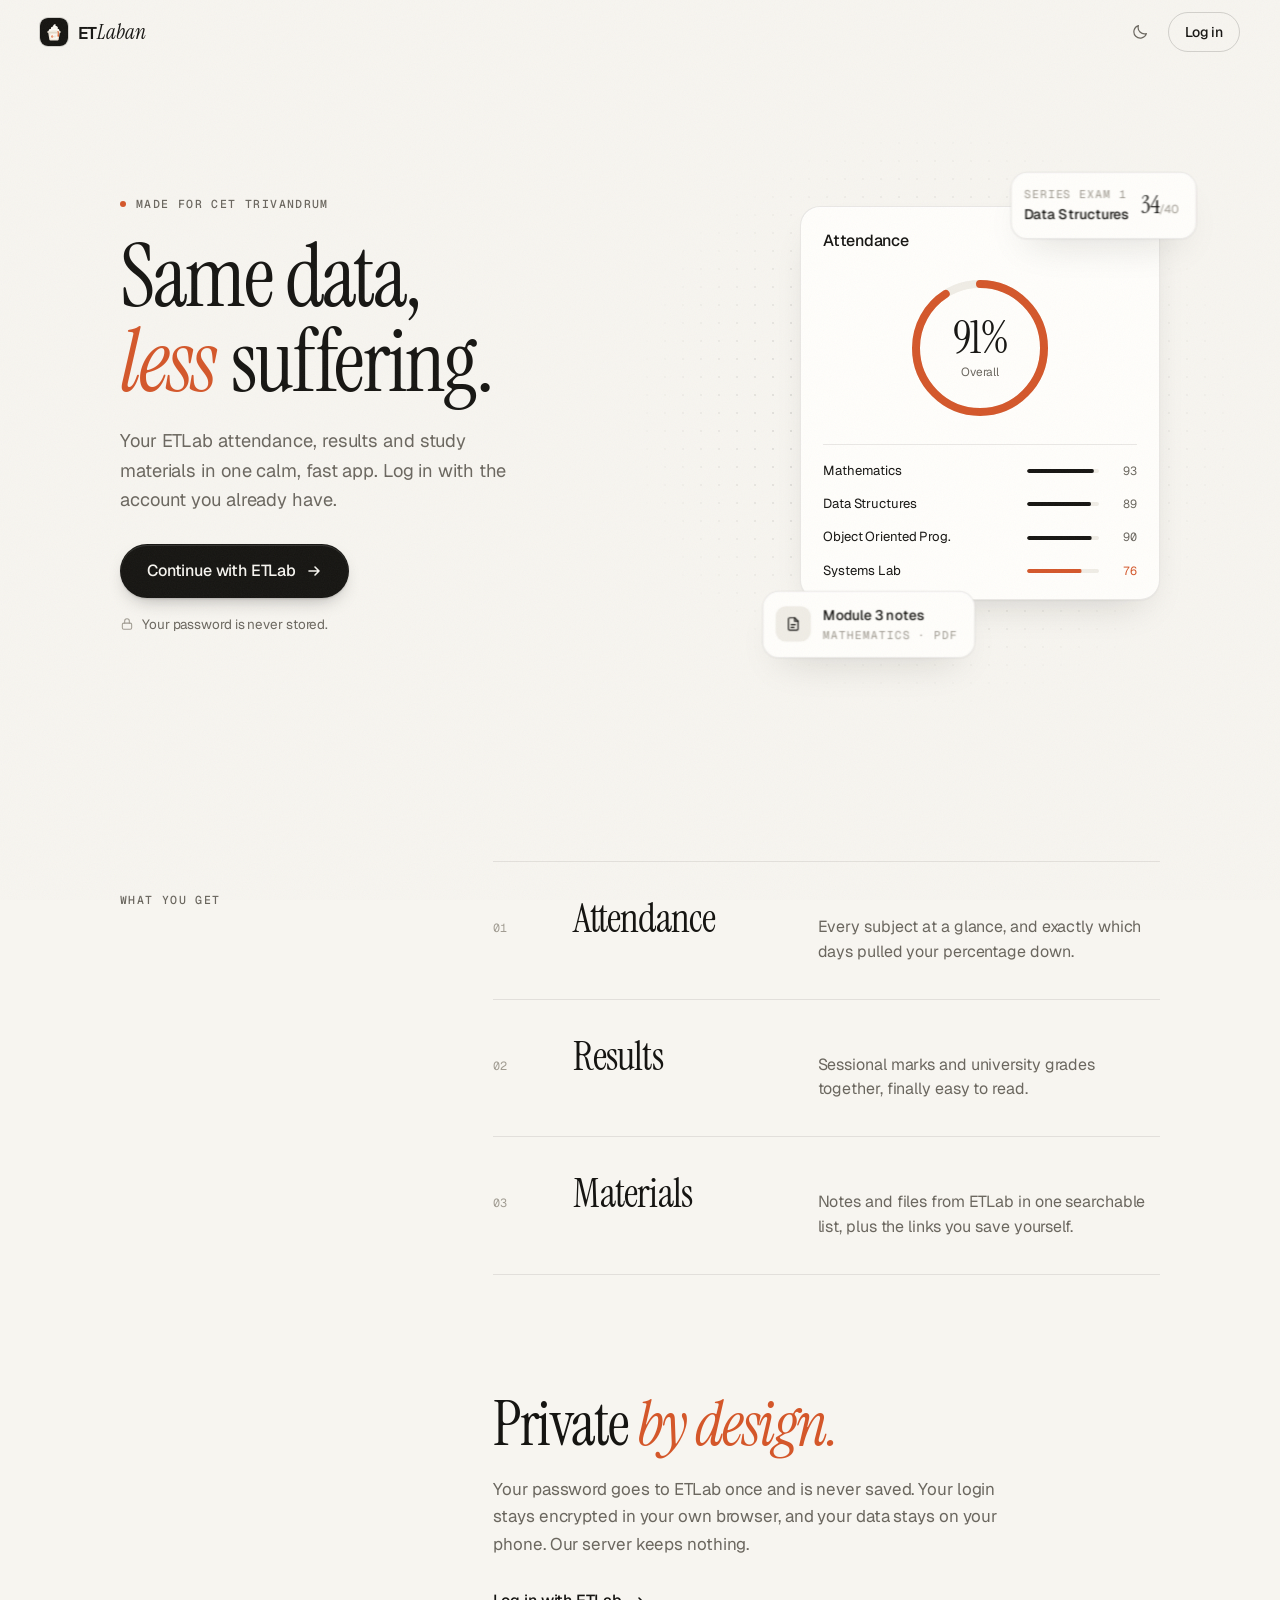
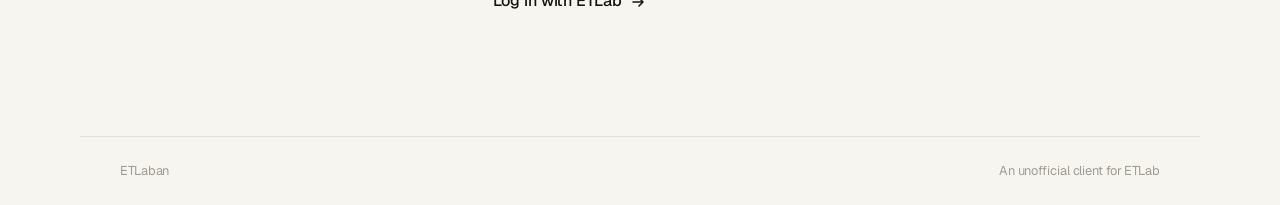
==== commit 6aea4483: "Rename to ETLaban with a new logo - New icon: a laban cup with an attendance-check label and a caram" ====
--- a/index.html
+++ b/index.html
@@ -4,35 +4,16 @@
     <meta charset="utf-8" />
     <meta name="viewport" content="width=device-width, initial-scale=1, viewport-fit=cover" />
     <meta name="theme-color" content="#f7f5f0" />
-    <script>
-      (() => {
-        const root = document.documentElement;
-        let theme = null;
-        let signedIn = false;
-        try {
-          theme = localStorage.getItem("better-etlab-theme");
-          signedIn = localStorage.getItem("better-etlab-signed-in") === "1";
-        } catch {}
-        if (theme !== "light" && theme !== "dark") {
-          theme = matchMedia("(prefers-color-scheme: dark)").matches ? "dark" : "light";
-        }
-        root.dataset.theme = theme;
-        root.classList.add("js");
-        if (signedIn) root.classList.add("is-checking");
-        document
-          .querySelector('meta[name="theme-color"]')
-          .setAttribute("content", theme === "dark" ? "#0f0f0e" : "#f7f5f0");
-      })();
-    </script>
-    <meta name="description" content="Attendance, results and study materials from ETLab in one calm, fast app." />
+    <script src="theme-init.js" data-check-session></script>
+    <meta name="description" content="Same data, less suffering. Your ETLab attendance, results and study materials in one calm, fast app." />
     <meta name="mobile-web-app-capable" content="yes" />
     <meta name="apple-mobile-web-app-capable" content="yes" />
     <meta name="apple-mobile-web-app-status-bar-style" content="default" />
-    <meta name="apple-mobile-web-app-title" content="Better ETLab" />
-    <title>Better ETLab</title>
+    <meta name="apple-mobile-web-app-title" content="ETLaban" />
+    <title>ETLaban · same data, less suffering</title>
     <link rel="manifest" href="manifest.webmanifest" />
     <link rel="icon" href="icon.svg" type="image/svg+xml" />
-    <link rel="apple-touch-icon" href="icon-192.png" />
+    <link rel="apple-touch-icon" href="apple-touch-icon.png" />
     <link rel="preconnect" href="https://fonts.googleapis.com" />
     <link rel="preconnect" href="https://fonts.gstatic.com" crossorigin />
     <link
@@ -44,9 +25,9 @@
   </head>
   <body>
     <header class="nav">
-      <a class="brand" href="/" aria-label="Better ETLab home">
+      <a class="brand" href="/" aria-label="ETLaban home">
         <img src="icon.svg" alt="" width="28" height="28" />
-        <span class="wordmark"><em>Better</em> ETLab</span>
+        <span class="wordmark">ET<em>Laban</em></span>
       </a>
       <div class="nav-actions">
         <button class="icon-btn theme-toggle" type="button" data-theme-toggle aria-label="Switch theme">
@@ -67,14 +48,14 @@
         <div class="hero-copy">
           <p class="kicker rise" style="--d: 0"><span class="kicker-dot"></span>Made for CET Trivandrum</p>
           <h1 class="display">
-            <span class="w" style="--i: 0">ETLab,</span>
-            <span class="w" style="--i: 1"><em>minus</em></span>
-            <span class="w" style="--i: 2">the</span>
-            <span class="w" style="--i: 3">mess.</span>
+            <span class="w" style="--i: 0">Same</span>
+            <span class="w" style="--i: 1">data,</span>
+            <span class="w" style="--i: 2"><em>less</em></span>
+            <span class="w" style="--i: 3">suffering.</span>
           </h1>
           <p class="lede rise" style="--d: 4">
-            Attendance, results and study materials in one calm, fast app. Sign in with the ETLab
-            account you already have.
+            Your ETLab attendance, results and study materials in one calm, fast app. Log in with
+            the account you already have.
           </p>
           <div class="hero-cta rise" style="--d: 5">
             <a class="btn btn-primary btn-lg" href="/login">
@@ -191,8 +172,8 @@
       <section class="closing" aria-labelledby="privacy-title">
         <h2 id="privacy-title" class="display" data-reveal>Private <em>by design.</em></h2>
         <p class="lede" data-reveal style="--d: 1">
-          Better ETLab runs on your own computer. Your password is used once to sign in and is never
-          saved. Only the ETLab session cookie is kept, locally.
+          Your password goes to ETLab once and is never saved. Your login stays encrypted in your
+          own browser, and your data stays on your phone. Our server keeps nothing.
         </p>
         <a class="text-link" href="/login" data-reveal style="--d: 2">
           Log in with ETLab
@@ -204,7 +185,7 @@
     </main>
 
     <footer class="footer">
-      <span>Better ETLab</span>
+      <span>ETLaban</span>
       <span>An unofficial client for ETLab</span>
     </footer>
 
--- a/base.css
+++ b/base.css
@@ -1,5 +1,5 @@
 /* ==========================================================================
-   Better ETLab · design system shared by every page
+   ETLaban · design system shared by every page
    Warm paper / ink palette, one clay accent, serif display + Geist text.
    ========================================================================== */
 
@@ -493,15 +493,17 @@
   transition: transform 0.5s var(--ease-spring);
 }
 
+/* "ET" in the sans, "Laban" in the serif italic, like the logo lockup. */
 .wordmark {
-  font-size: 1.02rem;
-  font-weight: 500;
-  letter-spacing: -0.02em;
+  font-size: 1.06rem;
+  font-weight: 600;
+  letter-spacing: -0.035em;
 }
 
 .wordmark em {
+  margin-left: 0.03em;
   font-family: var(--font-serif);
-  font-size: 1.18em;
+  font-size: 1.22em;
   font-style: italic;
   font-weight: 400;
   letter-spacing: -0.01em;
--- a/public.css
+++ b/public.css
@@ -1,5 +1,5 @@
 /* ==========================================================================
-   Better ETLab · public pages (landing + login). Builds on base.css.
+   ETLaban · public pages (landing + login). Builds on base.css.
    ========================================================================== */
 
 /* --- Nav ----------------------------------------------------------------- */
